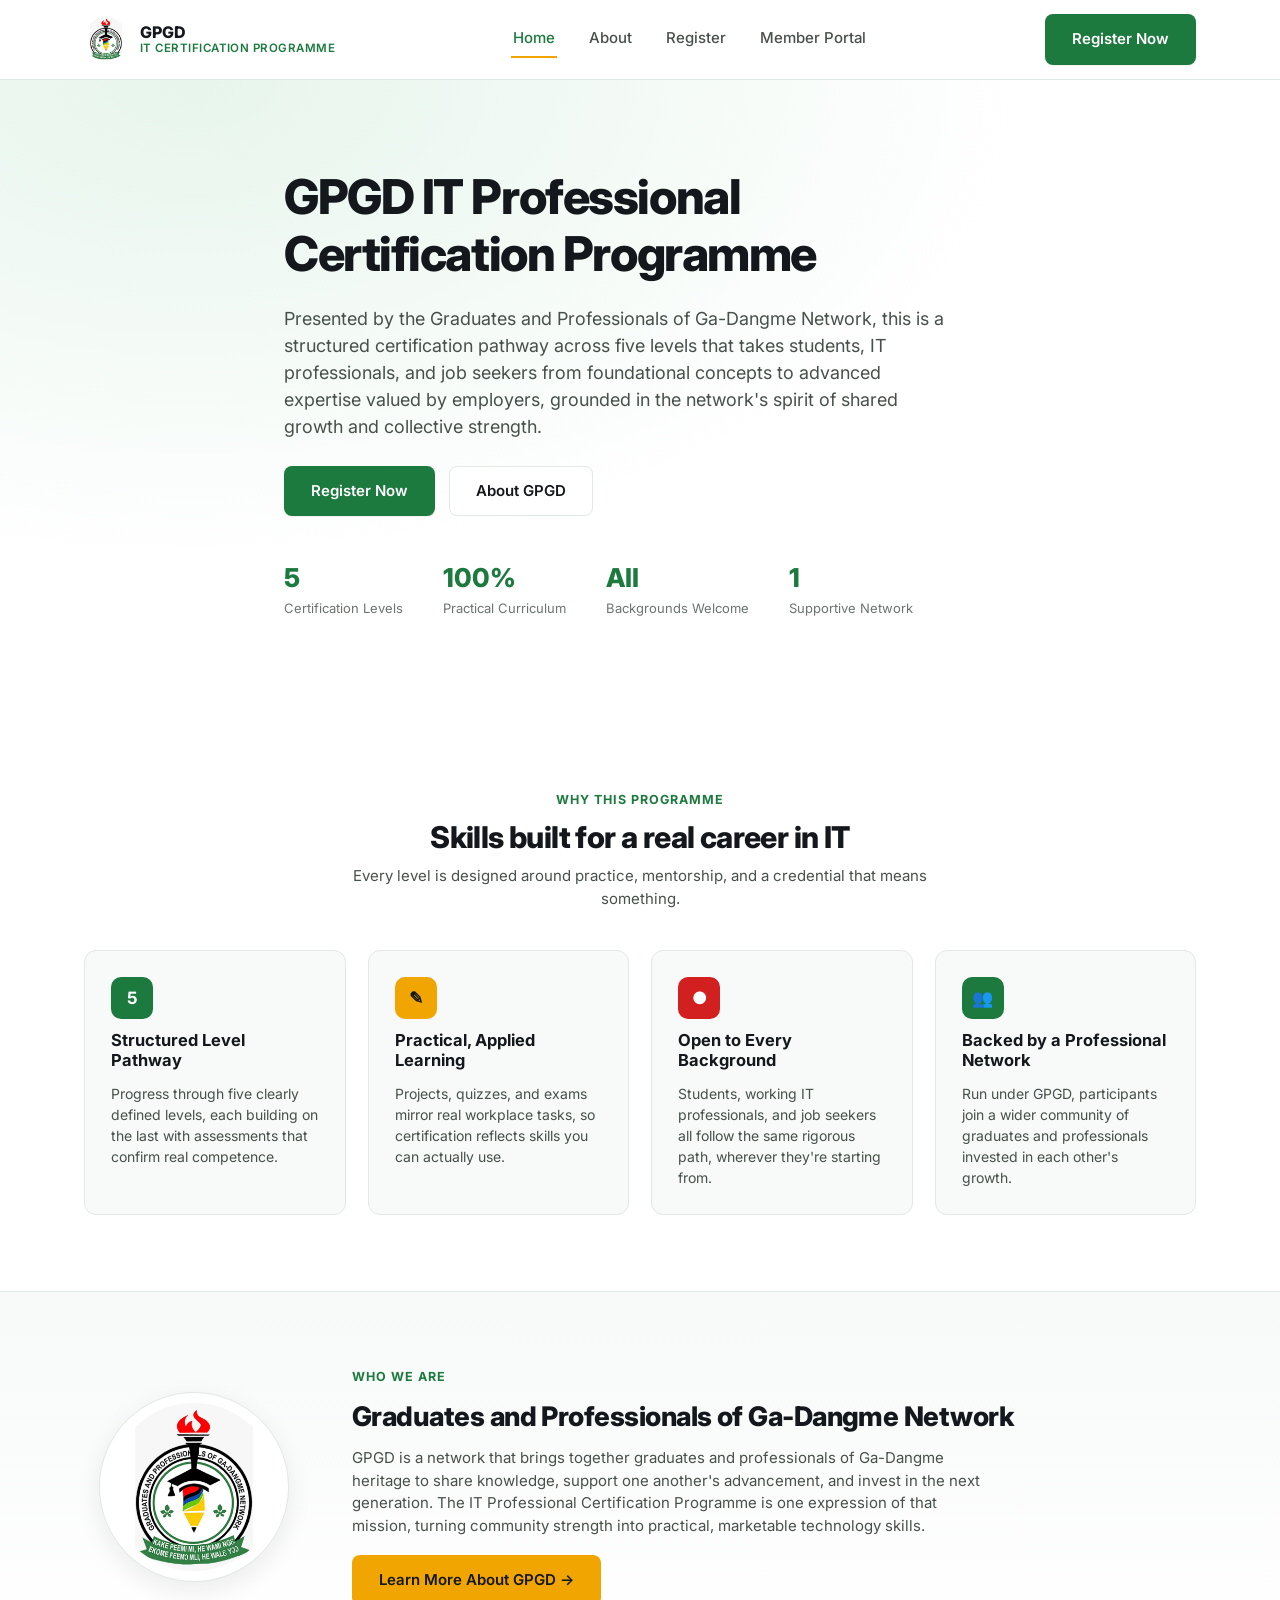
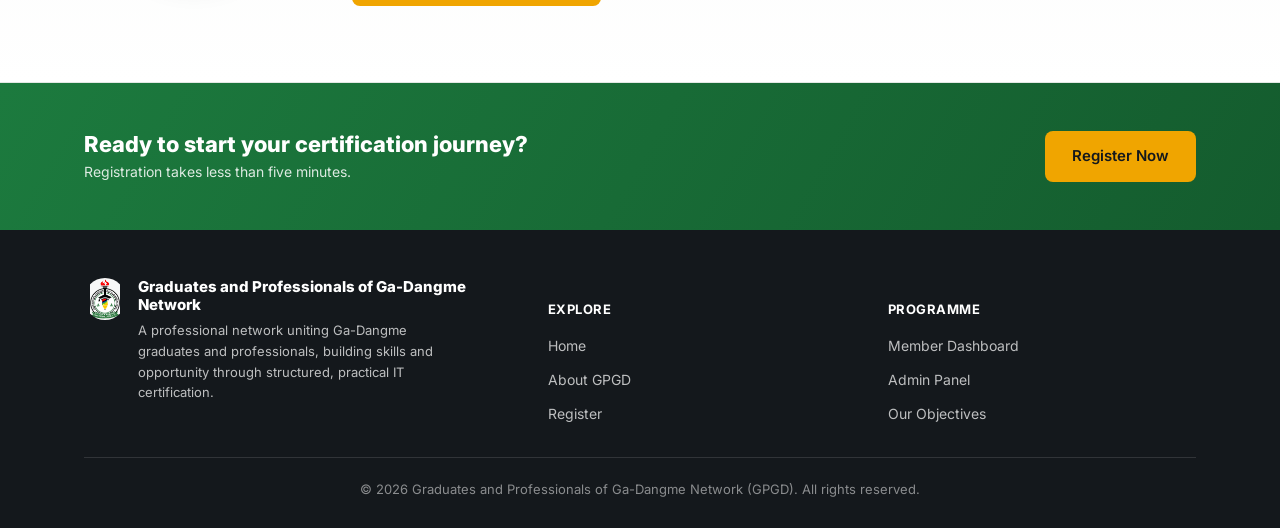
==== index.html @ 0663e2e6 "Initial commit" ====
<!DOCTYPE html>
<html lang="en">
<head>
<meta charset="UTF-8">
<meta name="viewport" content="width=device-width, initial-scale=1.0">
<title>GPGD IT Professional Certification Programme</title>
<link rel="stylesheet" href="shared.css">
<link rel="stylesheet" href="home.css">
<link rel="preconnect" href="https://fonts.googleapis.com">
<link rel="preconnect" href="https://fonts.gstatic.com" crossorigin>
<link href="https://fonts.googleapis.com/css2?family=Inter:wght@400;500;600;700;800&family=Merriweather:wght@700&display=swap" rel="stylesheet">
</head>
<body>

<header class="site-header">
  <div class="container header-inner">
    <a href="index.html" class="brand">
      <img src="assets/logo.jpeg" alt="GPGD Logo" class="brand-logo">
      <div class="brand-text">
        <strong>GPGD</strong>
        <span>IT Certification Programme</span>
      </div>
    </a>
    <nav class="nav-links" id="nav-links">
      <a href="index.html" class="active">Home</a>
      <a href="about.html">About</a>
      <a href="register.html">Register</a>
      <a href="dashboard.html">Member Portal</a>
    </nav>
    <div class="nav-cta">
      <a href="register.html" class="btn btn-primary">Register Now</a>
      <button class="nav-toggle" id="nav-toggle" aria-label="Toggle navigation">&#9776;</button>
    </div>
  </div>
</header>

<section class="hero">
  <div class="container hero-inner">
    <h1>GPGD IT Professional Certification Programme</h1>
    <p class="hero-sub">
      Presented by the Graduates and Professionals of Ga-Dangme Network, this is a
      structured certification pathway across five levels that takes students, IT
      professionals, and job seekers from foundational concepts to advanced
      expertise valued by employers, grounded in the network's spirit of shared
      growth and collective strength.
    </p>
    <div class="hero-cta">
      <a href="register.html" class="btn btn-primary">Register Now</a>
      <a href="about.html" class="btn btn-secondary">About GPGD</a>
    </div>
    <div class="hero-stats">
      <div class="stat">
        <strong>5</strong>
        <span>Certification Levels</span>
      </div>
      <div class="stat">
        <strong>100%</strong>
        <span>Practical Curriculum</span>
      </div>
      <div class="stat">
        <strong>All</strong>
        <span>Backgrounds Welcome</span>
      </div>
      <div class="stat">
        <strong>1</strong>
        <span>Supportive Network</span>
      </div>
    </div>
  </div>
</section>

<section class="features">
  <div class="container">
    <div class="section-heading">
      <span class="eyebrow">Why This Programme</span>
      <h2>Skills built for a real career in IT</h2>
      <p>Every level is designed around practice, mentorship, and a credential that means something.</p>
    </div>

    <div class="features-grid">
      <div class="feature-card">
        <div class="feature-icon feature-icon-green">5</div>
        <h3>Structured Level Pathway</h3>
        <p>Progress through five clearly defined levels, each building on the last with assessments that confirm real competence.</p>
      </div>
      <div class="feature-card">
        <div class="feature-icon feature-icon-gold">&#9998;</div>
        <h3>Practical, Applied Learning</h3>
        <p>Projects, quizzes, and exams mirror real workplace tasks, so certification reflects skills you can actually use.</p>
      </div>
      <div class="feature-card">
        <div class="feature-icon feature-icon-flame">&#9679;</div>
        <h3>Open to Every Background</h3>
        <p>Students, working IT professionals, and job seekers all follow the same rigorous path, wherever they're starting from.</p>
      </div>
      <div class="feature-card">
        <div class="feature-icon feature-icon-green">&#128101;</div>
        <h3>Backed by a Professional Network</h3>
        <p>Run under GPGD, participants join a wider community of graduates and professionals invested in each other's growth.</p>
      </div>
    </div>
  </div>
</section>

<section class="about-teaser">
  <div class="container about-teaser-inner">
    <div class="about-teaser-media">
      <img src="assets/logo.jpeg" alt="GPGD Logo" class="about-teaser-logo">
    </div>
    <div class="about-teaser-content">
      <span class="eyebrow">Who We Are</span>
      <h2>Graduates and Professionals of Ga-Dangme Network</h2>
      <p>
        GPGD is a network that brings together graduates and professionals of
        Ga-Dangme heritage to share knowledge, support one another's advancement,
        and invest in the next generation. The IT Professional Certification
        Programme is one expression of that mission, turning community
        strength into practical, marketable technology skills.
      </p>
      <a href="about.html" class="btn btn-gold">Learn More About GPGD &rarr;</a>
    </div>
  </div>
</section>

<section class="cta-banner">
  <div class="container cta-banner-inner">
    <div>
      <h2>Ready to start your certification journey?</h2>
      <p>Registration takes less than five minutes.</p>
    </div>
    <a href="register.html" class="btn btn-gold">Register Now</a>
  </div>
</section>

<footer class="site-footer">
  <div class="container">
    <div class="footer-grid">
      <div class="footer-brand">
        <img src="assets/logo.jpeg" alt="GPGD Logo">
        <div>
          <h4>Graduates and Professionals of Ga-Dangme Network</h4>
          <p>A professional network uniting Ga-Dangme graduates and professionals, building skills and opportunity through structured, practical IT certification.</p>
        </div>
      </div>
      <div class="footer-col">
        <h5>Explore</h5>
        <ul>
          <li><a href="index.html">Home</a></li>
          <li><a href="about.html">About GPGD</a></li>
          <li><a href="register.html">Register</a></li>
        </ul>
      </div>
      <div class="footer-col">
        <h5>Programme</h5>
        <ul>
          <li><a href="dashboard.html">Member Dashboard</a></li>
          <li><a href="admin.html">Admin Panel</a></li>
          <li><a href="about.html#objectives">Our Objectives</a></li>
        </ul>
      </div>
    </div>
    <p class="footer-bottom">&copy; 2026 Graduates and Professionals of Ga-Dangme Network (GPGD). All rights reserved.</p>
  </div>
</footer>

<script src="nav.js"></script>
</body>
</html>
---- shared.css ----
:root {
  --color-primary: #1c7a3e;
  --color-primary-dark: #145c2e;
  --color-primary-light: #e7f5ec;
  --color-gold: #f0a500;
  --color-gold-dark: #c98600;
  --color-flame: #d21f1f;
  --color-ink: #14181c;
  --color-body: #47504a;
  --color-muted: #6b7570;
  --color-border: #e2e8e4;
  --color-surface: #ffffff;
  --color-surface-alt: #f7faf8;
  --color-danger: #d92d20;
  --color-success: #16794f;
  --color-warning: #b54708;
  --radius-sm: 8px;
  --radius-md: 12px;
  --radius-lg: 20px;
  --shadow-sm: 0 1px 2px rgba(20, 24, 28, 0.06);
  --shadow-md: 0 8px 24px rgba(20, 24, 28, 0.08);
  --shadow-lg: 0 20px 48px rgba(20, 24, 28, 0.14);
}

* {
  box-sizing: border-box;
}

html {
  scroll-behavior: smooth;
}

body {
  margin: 0;
  font-family: "Inter", -apple-system, BlinkMacSystemFont, "Segoe UI", sans-serif;
  color: var(--color-ink);
  background: var(--color-surface);
  line-height: 1.5;
}

.container {
  width: 100%;
  max-width: 1160px;
  margin: 0 auto;
  padding: 0 24px;
}

h1, h2, h3, h4 {
  font-weight: 800;
  line-height: 1.2;
  margin: 0;
}

p {
  margin: 0;
}

a {
  text-decoration: none;
  color: inherit;
}

img {
  display: block;
}

button {
  font-family: inherit;
}

/* Buttons */

.btn {
  display: inline-flex;
  align-items: center;
  justify-content: center;
  padding: 13px 26px;
  border-radius: var(--radius-sm);
  font-size: 15px;
  font-weight: 600;
  border: 1px solid transparent;
  cursor: pointer;
  transition: transform 0.12s ease, box-shadow 0.12s ease, background 0.15s ease, border-color 0.15s ease, color 0.15s ease;
}

.btn-primary {
  background: var(--color-primary);
  color: #fff;
  box-shadow: var(--shadow-sm);
}

.btn-primary:hover:not(:disabled) {
  background: var(--color-primary-dark);
  box-shadow: var(--shadow-md);
}

.btn-primary:disabled {
  opacity: 0.7;
  cursor: not-allowed;
}

.btn-secondary {
  background: var(--color-surface);
  color: var(--color-ink);
  border-color: var(--color-border);
}

.btn-secondary:hover {
  border-color: var(--color-primary);
  color: var(--color-primary);
}

.btn-gold {
  background: var(--color-gold);
  color: var(--color-ink);
}

.btn-gold:hover {
  background: var(--color-gold-dark);
  color: #fff;
}

/* Site header / nav (marketing pages) */

.site-header {
  position: sticky;
  top: 0;
  z-index: 50;
  background: rgba(255, 255, 255, 0.92);
  backdrop-filter: blur(8px);
  border-bottom: 1px solid var(--color-border);
}

.header-inner {
  display: flex;
  align-items: center;
  justify-content: space-between;
  gap: 20px;
  padding-top: 14px;
  padding-bottom: 14px;
}

.brand {
  display: flex;
  align-items: center;
  gap: 12px;
  min-width: 0;
}

.brand-logo {
  height: 44px;
  width: 44px;
  object-fit: contain;
  flex-shrink: 0;
  border-radius: 50%;
}

.brand-text {
  display: flex;
  flex-direction: column;
  line-height: 1.15;
  min-width: 0;
}

.brand-text strong {
  font-size: 16px;
  font-weight: 800;
  letter-spacing: -0.01em;
  color: var(--color-ink);
}

.brand-text span {
  font-size: 11.5px;
  font-weight: 600;
  color: var(--color-primary);
  text-transform: uppercase;
  letter-spacing: 0.04em;
  white-space: nowrap;
}

.nav-links {
  display: flex;
  align-items: center;
  gap: 30px;
}

.nav-links a {
  font-weight: 500;
  color: var(--color-body);
  font-size: 15px;
  padding: 6px 2px;
  border-bottom: 2px solid transparent;
  transition: color 0.15s ease, border-color 0.15s ease;
}

.nav-links a:hover {
  color: var(--color-primary);
}

.nav-links a.active {
  color: var(--color-primary);
  border-bottom-color: var(--color-gold);
}

.nav-cta {
  display: flex;
  align-items: center;
  gap: 10px;
}

.nav-toggle {
  display: none;
  background: none;
  border: 1px solid var(--color-border);
  border-radius: var(--radius-sm);
  padding: 8px 10px;
  cursor: pointer;
}

/* Footer */

.site-footer {
  background: var(--color-ink);
  color: rgba(255, 255, 255, 0.72);
  padding: 48px 0 28px;
}

.footer-grid {
  display: grid;
  grid-template-columns: 1.4fr 1fr 1fr;
  gap: 32px;
  padding-bottom: 32px;
  border-bottom: 1px solid rgba(255, 255, 255, 0.12);
}

.footer-brand {
  display: flex;
  gap: 12px;
  align-items: flex-start;
}

.footer-brand img {
  height: 42px;
  width: 42px;
  object-fit: contain;
  border-radius: 50%;
  flex-shrink: 0;
}

.footer-brand h4 {
  font-size: 15px;
  color: #fff;
  margin-bottom: 6px;
}

.footer-brand p {
  font-size: 13px;
  line-height: 1.6;
  max-width: 320px;
}

.footer-col h5 {
  font-size: 13px;
  font-weight: 700;
  color: #fff;
  text-transform: uppercase;
  letter-spacing: 0.04em;
  margin-bottom: 14px;
}

.footer-col ul {
  list-style: none;
  margin: 0;
  padding: 0;
  display: flex;
  flex-direction: column;
  gap: 10px;
}

.footer-col a {
  font-size: 14px;
  transition: color 0.15s ease;
}

.footer-col a:hover {
  color: #fff;
}

.footer-bottom {
  padding-top: 22px;
  font-size: 13px;
  text-align: center;
  color: rgba(255, 255, 255, 0.5);
}

/* Toast (shared by app pages) */

.toast {
  position: fixed;
  bottom: 24px;
  left: 50%;
  transform: translateX(-50%) translateY(20px);
  background: var(--color-ink);
  color: #fff;
  padding: 14px 22px;
  border-radius: var(--radius-sm);
  font-size: 14px;
  font-weight: 500;
  box-shadow: var(--shadow-lg);
  opacity: 0;
  pointer-events: none;
  transition: opacity 0.2s ease, transform 0.2s ease;
  z-index: 300;
}

.toast.show {
  opacity: 1;
  transform: translateX(-50%) translateY(0);
  pointer-events: auto;
}

.toast.error {
  background: var(--color-danger);
}

.toast.success {
  background: var(--color-success);
}

/* Responsive nav */

@media (max-width: 860px) {
  .nav-links {
    position: fixed;
    top: 70px;
    left: 0;
    right: 0;
    background: var(--color-surface);
    border-bottom: 1px solid var(--color-border);
    flex-direction: column;
    align-items: flex-start;
    gap: 4px;
    padding: 12px 24px 20px;
    transform: translateY(-12px);
    opacity: 0;
    pointer-events: none;
    transition: opacity 0.15s ease, transform 0.15s ease;
  }

  .nav-links.open {
    transform: translateY(0);
    opacity: 1;
    pointer-events: auto;
  }

  .nav-links a {
    width: 100%;
    padding: 10px 0;
  }

  .nav-toggle {
    display: inline-flex;
  }

  .footer-grid {
    grid-template-columns: 1fr;
  }
}
---- home.css ----
/* Hero */

.hero {
  position: relative;
  background: radial-gradient(120% 140% at 15% 0%, var(--color-primary-light) 0%, #ffffff 55%);
  padding: 88px 0 96px;
  overflow: hidden;
}

.hero-inner {
  max-width: 760px;
  display: flex;
  flex-direction: column;
  align-items: flex-start;
  gap: 22px;
  position: relative;
  z-index: 1;
}

.badge {
  display: inline-flex;
  align-items: center;
  background: var(--color-primary-light);
  color: var(--color-primary-dark);
  font-size: 13px;
  font-weight: 700;
  padding: 7px 16px;
  border-radius: 999px;
  letter-spacing: 0.02em;
  border: 1px solid rgba(28, 122, 62, 0.18);
}

.hero h1 {
  font-size: clamp(32px, 5vw, 48px);
  letter-spacing: -0.03em;
  color: var(--color-ink);
}

.hero-sub {
  font-size: 18px;
  color: var(--color-body);
  max-width: 660px;
}

.hero-cta {
  display: flex;
  gap: 14px;
  flex-wrap: wrap;
  margin-top: 4px;
}

.hero-stats {
  display: flex;
  gap: 40px;
  margin-top: 20px;
  flex-wrap: wrap;
}

.stat {
  display: flex;
  flex-direction: column;
  gap: 2px;
}

.stat strong {
  font-size: 26px;
  font-weight: 800;
  color: var(--color-primary);
}

.stat span {
  font-size: 13px;
  color: var(--color-muted);
}

/* Section heading (shared pattern) */

.section-heading {
  text-align: center;
  max-width: 620px;
  margin: 0 auto 40px;
  display: flex;
  flex-direction: column;
  gap: 10px;
}

.eyebrow {
  display: inline-block;
  font-size: 12.5px;
  font-weight: 700;
  color: var(--color-primary);
  text-transform: uppercase;
  letter-spacing: 0.08em;
}

.section-heading h2 {
  font-size: 30px;
  letter-spacing: -0.02em;
}

.section-heading p {
  font-size: 15px;
  color: var(--color-body);
}

/* Features */

.features {
  padding: 76px 0;
  background: var(--color-surface);
}

.features-grid {
  display: grid;
  grid-template-columns: repeat(4, 1fr);
  gap: 22px;
}

.feature-card {
  background: var(--color-surface-alt);
  border: 1px solid var(--color-border);
  border-radius: var(--radius-md);
  padding: 26px;
  display: flex;
  flex-direction: column;
  gap: 12px;
  transition: box-shadow 0.15s ease, transform 0.15s ease;
}

.feature-card:hover {
  box-shadow: var(--shadow-md);
  transform: translateY(-3px);
}

.feature-icon {
  width: 42px;
  height: 42px;
  border-radius: 10px;
  display: flex;
  align-items: center;
  justify-content: center;
  font-size: 17px;
  font-weight: 700;
  color: #fff;
}

.feature-icon-green { background: var(--color-primary); }
.feature-icon-gold { background: var(--color-gold); color: var(--color-ink); }
.feature-icon-flame { background: var(--color-flame); }

.feature-card h3 {
  font-size: 16.5px;
  font-weight: 700;
}

.feature-card p {
  font-size: 14px;
  color: var(--color-body);
}

/* About teaser */

.about-teaser {
  padding: 76px 0;
  background: linear-gradient(180deg, var(--color-surface-alt) 0%, #ffffff 100%);
  border-top: 1px solid var(--color-border);
  border-bottom: 1px solid var(--color-border);
}

.about-teaser-inner {
  display: grid;
  grid-template-columns: 220px 1fr;
  gap: 48px;
  align-items: center;
}

.about-teaser-media {
  display: flex;
  align-items: center;
  justify-content: center;
}

.about-teaser-logo {
  width: 190px;
  height: 190px;
  object-fit: contain;
  border-radius: 50%;
  background: #fff;
  border: 1px solid var(--color-border);
  box-shadow: var(--shadow-md);
  padding: 10px;
}

.about-teaser-content {
  display: flex;
  flex-direction: column;
  gap: 14px;
}

.about-teaser-content h2 {
  font-size: 27px;
  letter-spacing: -0.02em;
}

.about-teaser-content p {
  font-size: 15px;
  color: var(--color-body);
  max-width: 640px;
}

.about-teaser-content .btn {
  align-self: flex-start;
  margin-top: 4px;
}

/* CTA banner */

.cta-banner {
  background: linear-gradient(120deg, var(--color-primary) 0%, var(--color-primary-dark) 100%);
  padding: 48px 0;
}

.cta-banner-inner {
  display: flex;
  align-items: center;
  justify-content: space-between;
  gap: 24px;
  flex-wrap: wrap;
}

.cta-banner h2 {
  font-size: 22px;
  color: #fff;
  margin-bottom: 4px;
}

.cta-banner p {
  font-size: 14px;
  color: rgba(255, 255, 255, 0.85);
}

/* Responsive */

@media (max-width: 900px) {
  .features-grid {
    grid-template-columns: repeat(2, 1fr);
  }

  .about-teaser-inner {
    grid-template-columns: 1fr;
    text-align: center;
  }

  .about-teaser-content .btn {
    align-self: center;
  }
}

@media (max-width: 520px) {
  .features-grid {
    grid-template-columns: 1fr;
  }

  .hero {
    padding: 60px 0 56px;
  }
}
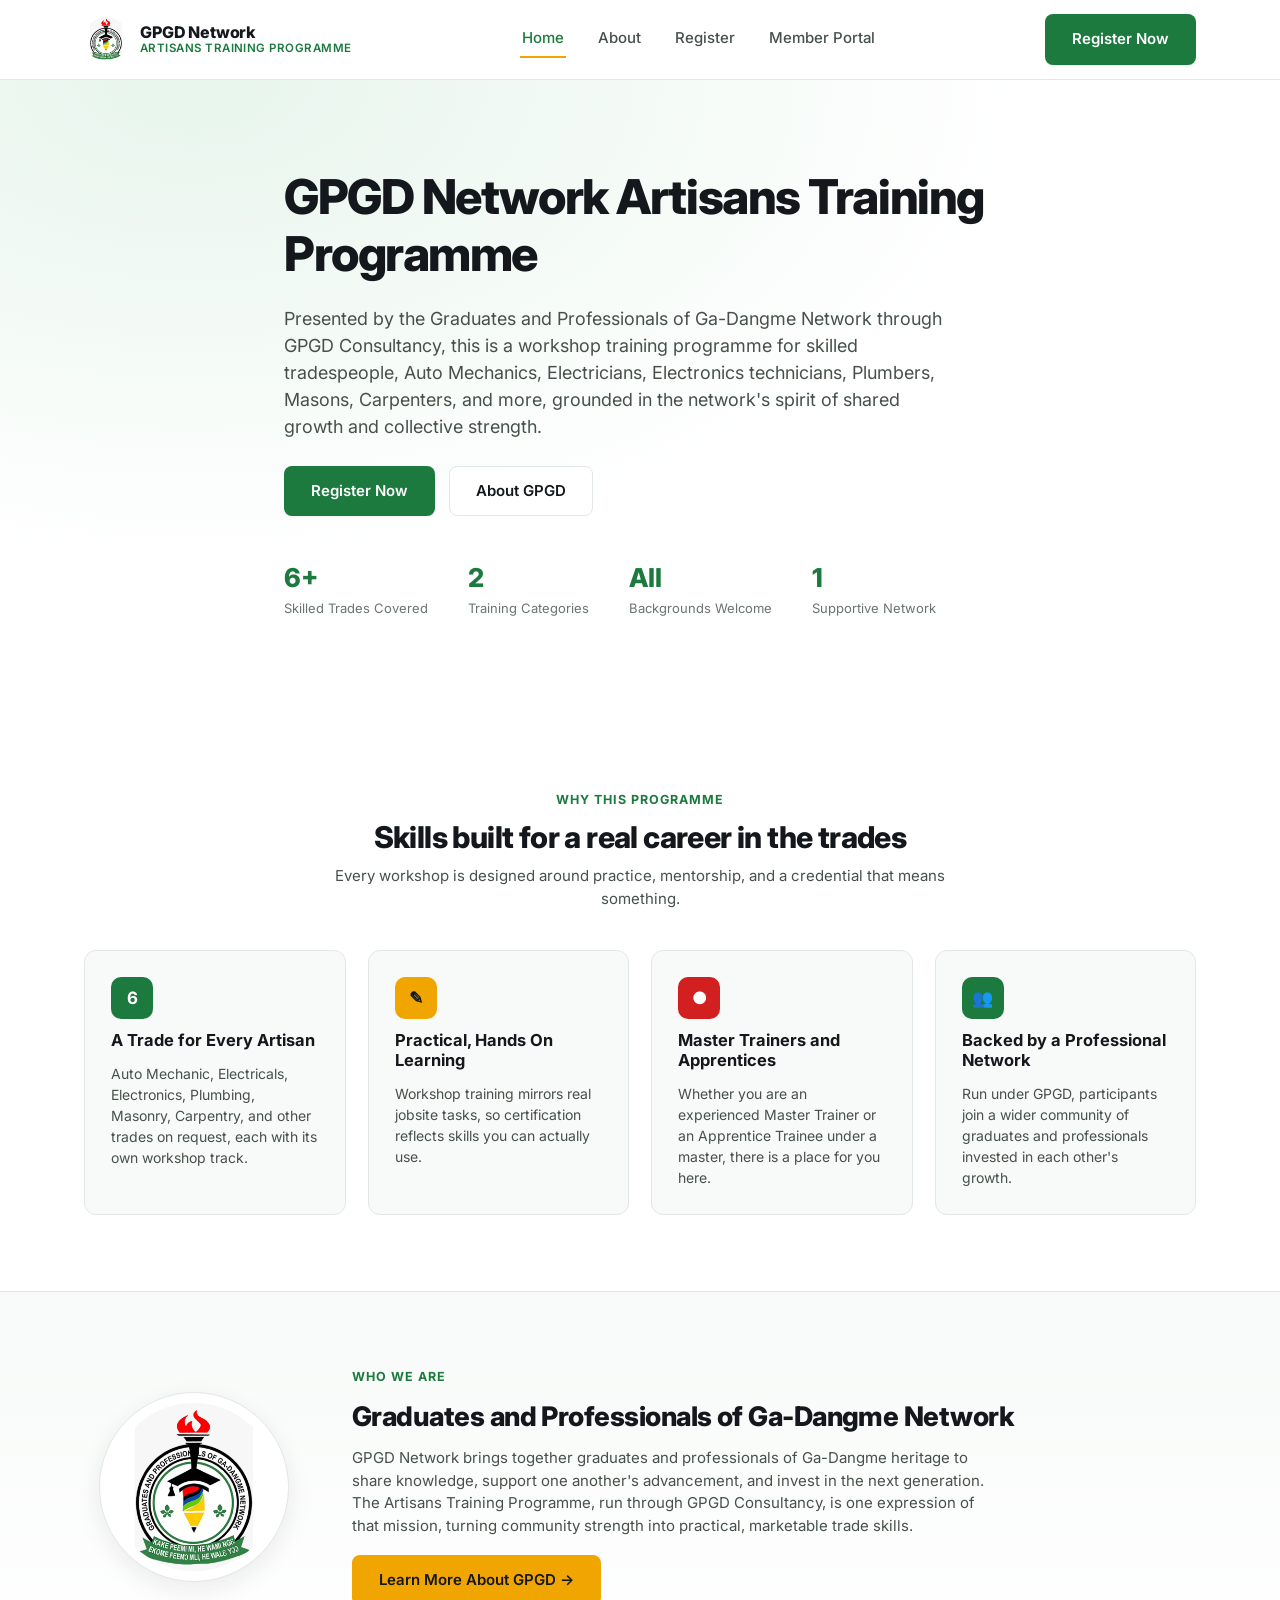
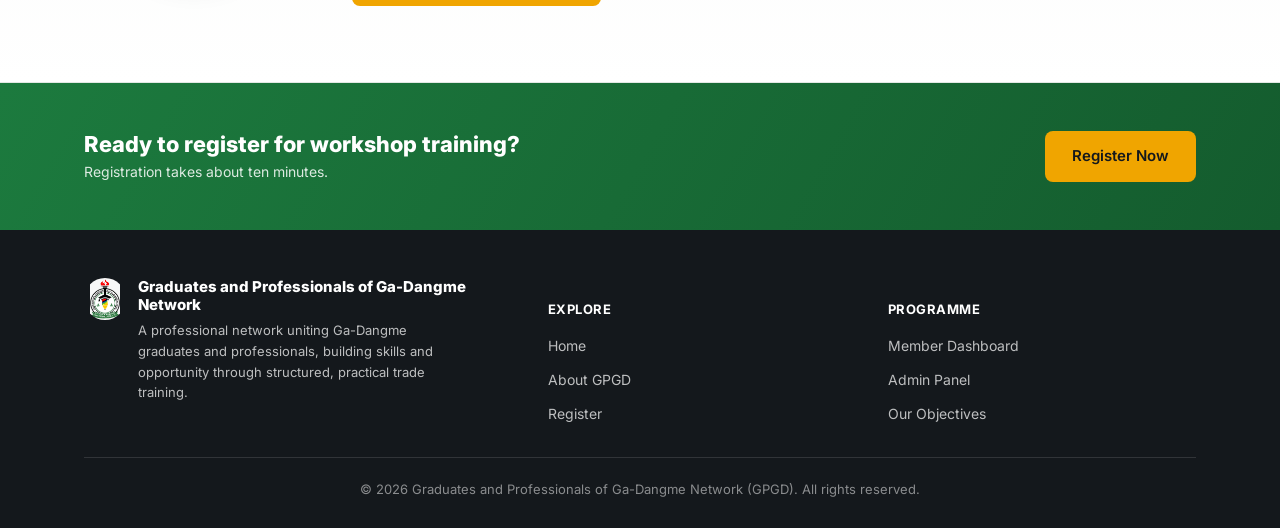
==== commit eeb0c9b1: "refactor: Update references from IT Professional Certification Programme to Network Artisans Trainin" ====
--- a/index.html
+++ b/index.html
@@ -3,7 +3,7 @@
 <head>
 <meta charset="UTF-8">
 <meta name="viewport" content="width=device-width, initial-scale=1.0">
-<title>GPGD IT Professional Certification Programme</title>
+<title>GPGD Network Artisans Training Programme</title>
 <link rel="stylesheet" href="shared.css">
 <link rel="stylesheet" href="home.css">
 <link rel="preconnect" href="https://fonts.googleapis.com">
@@ -17,8 +17,8 @@
     <a href="index.html" class="brand">
       <img src="assets/logo.jpeg" alt="GPGD Logo" class="brand-logo">
       <div class="brand-text">
-        <strong>GPGD</strong>
-        <span>IT Certification Programme</span>
+        <strong>GPGD Network</strong>
+        <span>Artisans Training Programme</span>
       </div>
     </a>
     <nav class="nav-links" id="nav-links">
@@ -36,13 +36,13 @@
 
 <section class="hero">
   <div class="container hero-inner">
-    <h1>GPGD IT Professional Certification Programme</h1>
+    <h1>GPGD Network Artisans Training Programme</h1>
     <p class="hero-sub">
-      Presented by the Graduates and Professionals of Ga-Dangme Network, this is a
-      structured certification pathway across five levels that takes students, IT
-      professionals, and job seekers from foundational concepts to advanced
-      expertise valued by employers, grounded in the network's spirit of shared
-      growth and collective strength.
+      Presented by the Graduates and Professionals of Ga-Dangme Network through
+      GPGD Consultancy, this is a workshop training programme for skilled
+      tradespeople, Auto Mechanics, Electricians, Electronics technicians,
+      Plumbers, Masons, Carpenters, and more, grounded in the network's spirit
+      of shared growth and collective strength.
     </p>
     <div class="hero-cta">
       <a href="register.html" class="btn btn-primary">Register Now</a>
@@ -50,12 +50,12 @@
     </div>
     <div class="hero-stats">
       <div class="stat">
-        <strong>5</strong>
-        <span>Certification Levels</span>
+        <strong>6+</strong>
+        <span>Skilled Trades Covered</span>
       </div>
       <div class="stat">
-        <strong>100%</strong>
-        <span>Practical Curriculum</span>
+        <strong>2</strong>
+        <span>Training Categories</span>
       </div>
       <div class="stat">
         <strong>All</strong>
@@ -73,25 +73,25 @@
   <div class="container">
     <div class="section-heading">
       <span class="eyebrow">Why This Programme</span>
-      <h2>Skills built for a real career in IT</h2>
-      <p>Every level is designed around practice, mentorship, and a credential that means something.</p>
+      <h2>Skills built for a real career in the trades</h2>
+      <p>Every workshop is designed around practice, mentorship, and a credential that means something.</p>
     </div>
 
     <div class="features-grid">
       <div class="feature-card">
-        <div class="feature-icon feature-icon-green">5</div>
-        <h3>Structured Level Pathway</h3>
-        <p>Progress through five clearly defined levels, each building on the last with assessments that confirm real competence.</p>
+        <div class="feature-icon feature-icon-green">6</div>
+        <h3>A Trade for Every Artisan</h3>
+        <p>Auto Mechanic, Electricals, Electronics, Plumbing, Masonry, Carpentry, and other trades on request, each with its own workshop track.</p>
       </div>
       <div class="feature-card">
         <div class="feature-icon feature-icon-gold">&#9998;</div>
-        <h3>Practical, Applied Learning</h3>
-        <p>Projects, quizzes, and exams mirror real workplace tasks, so certification reflects skills you can actually use.</p>
+        <h3>Practical, Hands On Learning</h3>
+        <p>Workshop training mirrors real jobsite tasks, so certification reflects skills you can actually use.</p>
       </div>
       <div class="feature-card">
         <div class="feature-icon feature-icon-flame">&#9679;</div>
-        <h3>Open to Every Background</h3>
-        <p>Students, working IT professionals, and job seekers all follow the same rigorous path, wherever they're starting from.</p>
+        <h3>Master Trainers and Apprentices</h3>
+        <p>Whether you are an experienced Master Trainer or an Apprentice Trainee under a master, there is a place for you here.</p>
       </div>
       <div class="feature-card">
         <div class="feature-icon feature-icon-green">&#128101;</div>
@@ -111,11 +111,11 @@
       <span class="eyebrow">Who We Are</span>
       <h2>Graduates and Professionals of Ga-Dangme Network</h2>
       <p>
-        GPGD is a network that brings together graduates and professionals of
+        GPGD Network brings together graduates and professionals of
         Ga-Dangme heritage to share knowledge, support one another's advancement,
-        and invest in the next generation. The IT Professional Certification
-        Programme is one expression of that mission, turning community
-        strength into practical, marketable technology skills.
+        and invest in the next generation. The Artisans Training Programme, run
+        through GPGD Consultancy, is one expression of that mission, turning
+        community strength into practical, marketable trade skills.
       </p>
       <a href="about.html" class="btn btn-gold">Learn More About GPGD &rarr;</a>
     </div>
@@ -125,8 +125,8 @@
 <section class="cta-banner">
   <div class="container cta-banner-inner">
     <div>
-      <h2>Ready to start your certification journey?</h2>
-      <p>Registration takes less than five minutes.</p>
+      <h2>Ready to register for workshop training?</h2>
+      <p>Registration takes about ten minutes.</p>
     </div>
     <a href="register.html" class="btn btn-gold">Register Now</a>
   </div>
@@ -139,7 +139,7 @@
         <img src="assets/logo.jpeg" alt="GPGD Logo">
         <div>
           <h4>Graduates and Professionals of Ga-Dangme Network</h4>
-          <p>A professional network uniting Ga-Dangme graduates and professionals, building skills and opportunity through structured, practical IT certification.</p>
+          <p>A professional network uniting Ga-Dangme graduates and professionals, building skills and opportunity through structured, practical trade training.</p>
         </div>
       </div>
       <div class="footer-col">
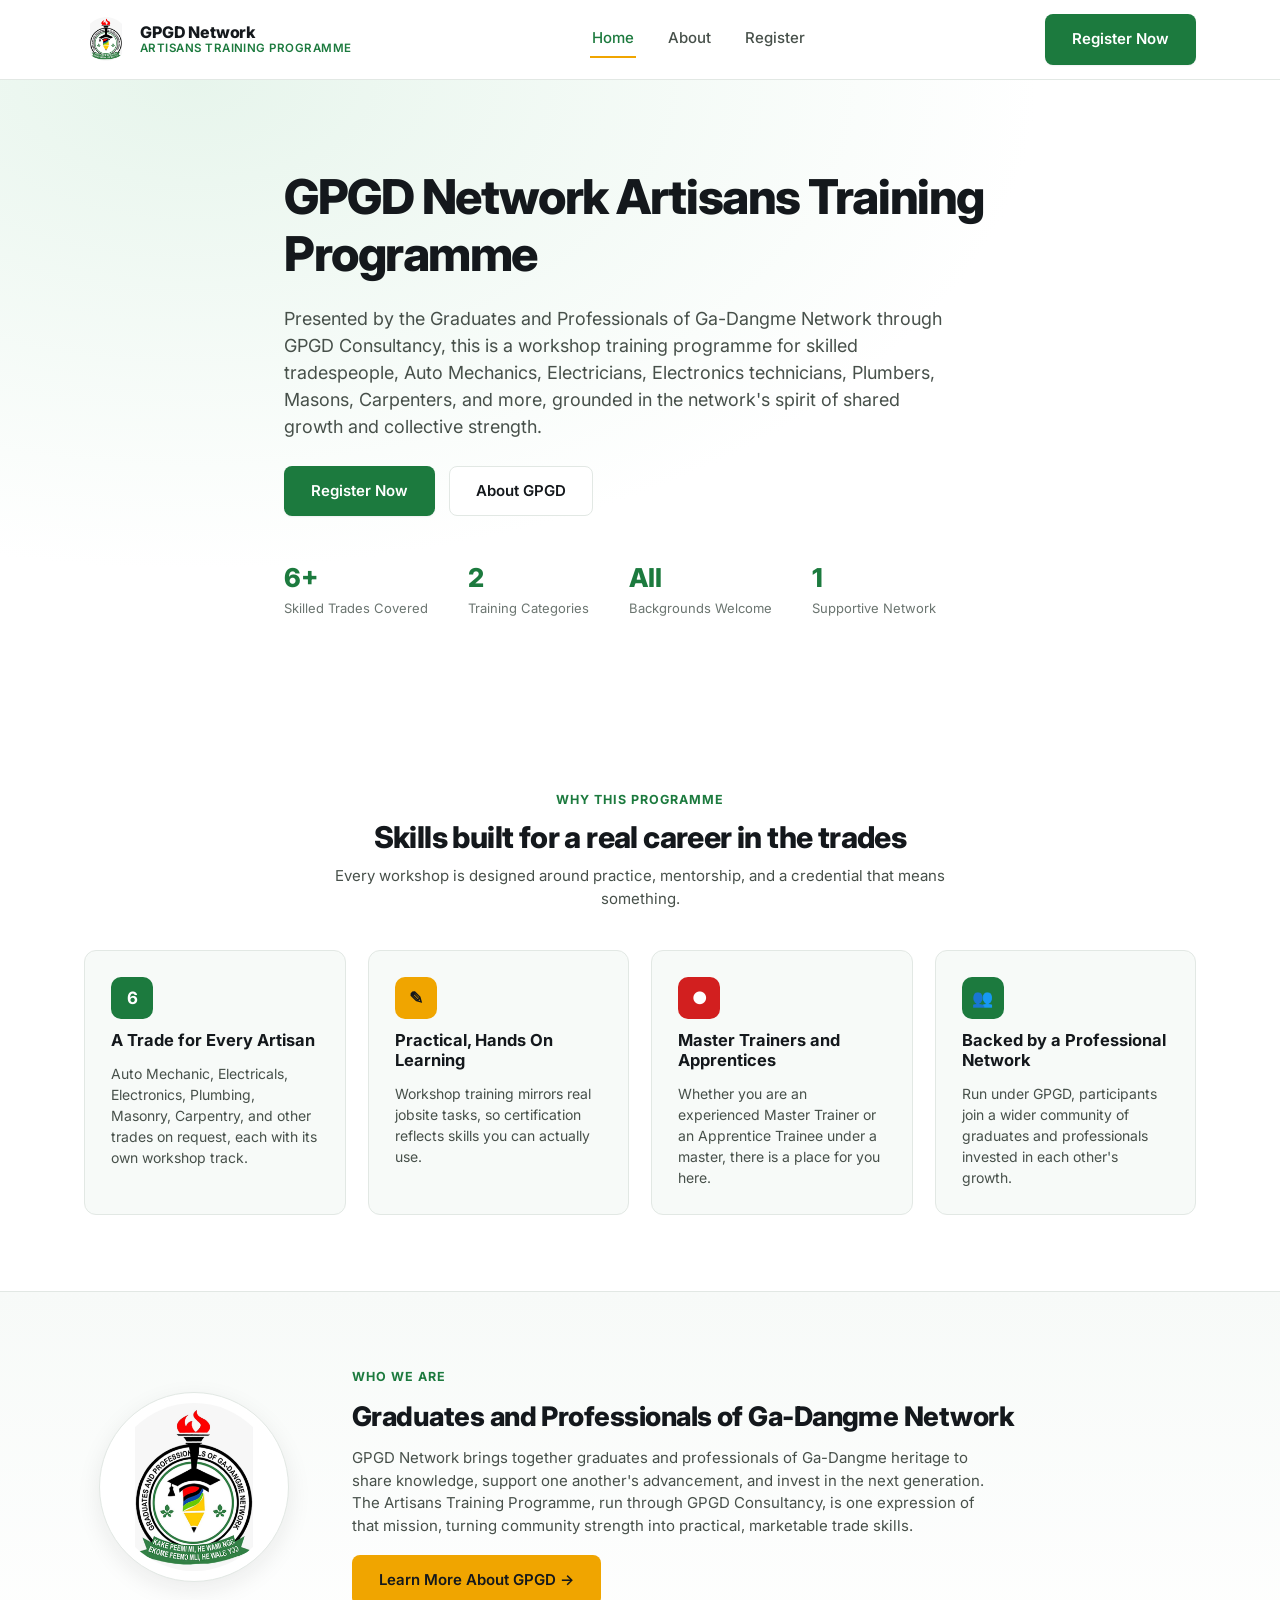
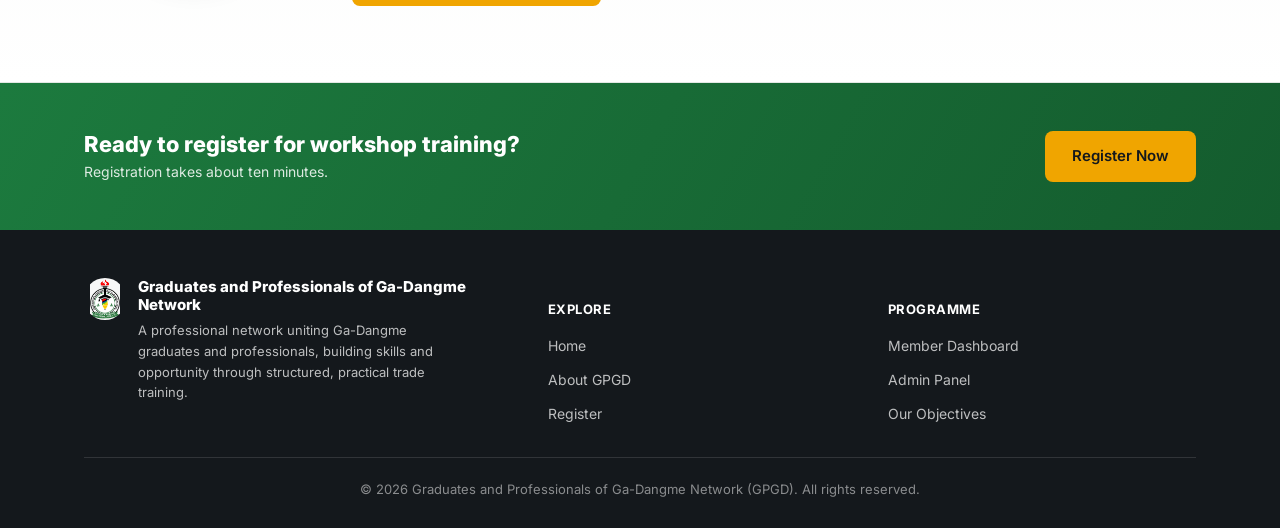
==== commit db2e1a41: "go" ====
--- a/index.html
+++ b/index.html
@@ -25,7 +25,6 @@
       <a href="index.html" class="active">Home</a>
       <a href="about.html">About</a>
       <a href="register.html">Register</a>
-      <a href="dashboard.html">Member Portal</a>
     </nav>
     <div class="nav-cta">
       <a href="register.html" class="btn btn-primary">Register Now</a>
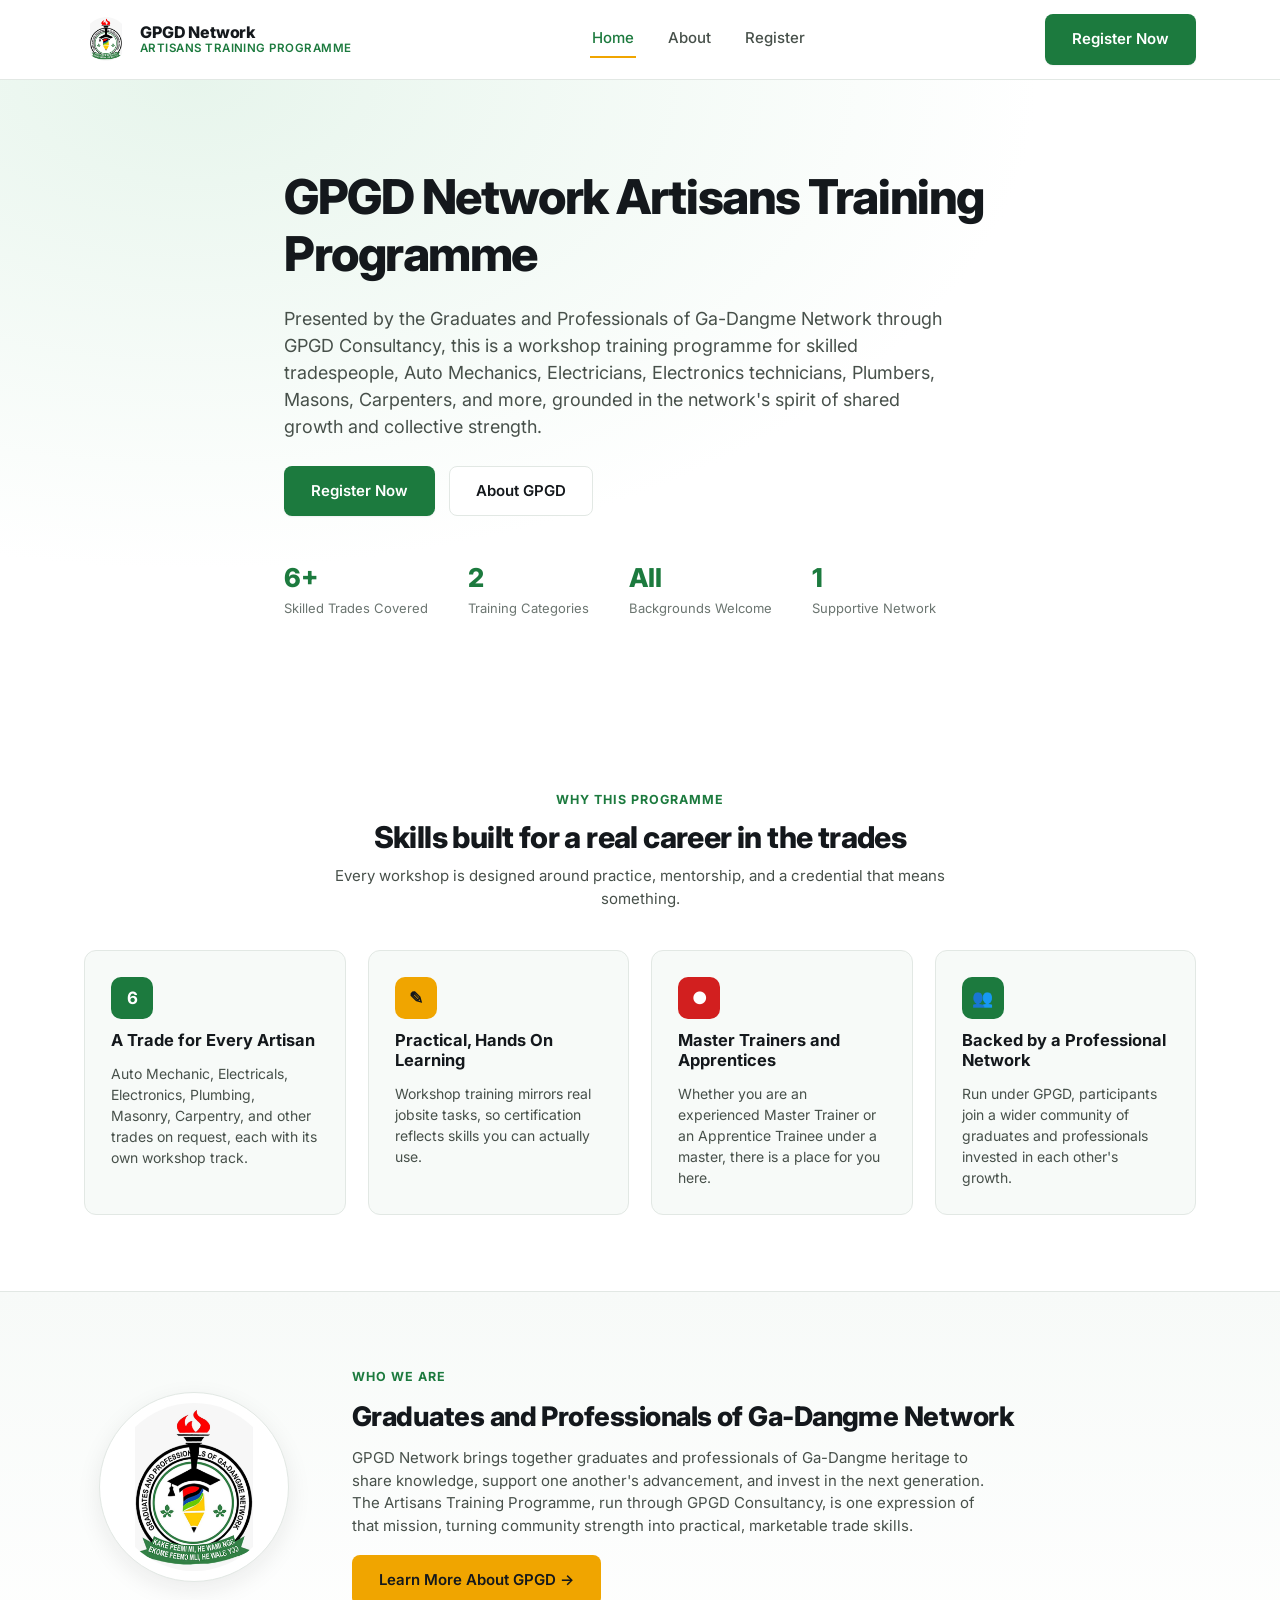
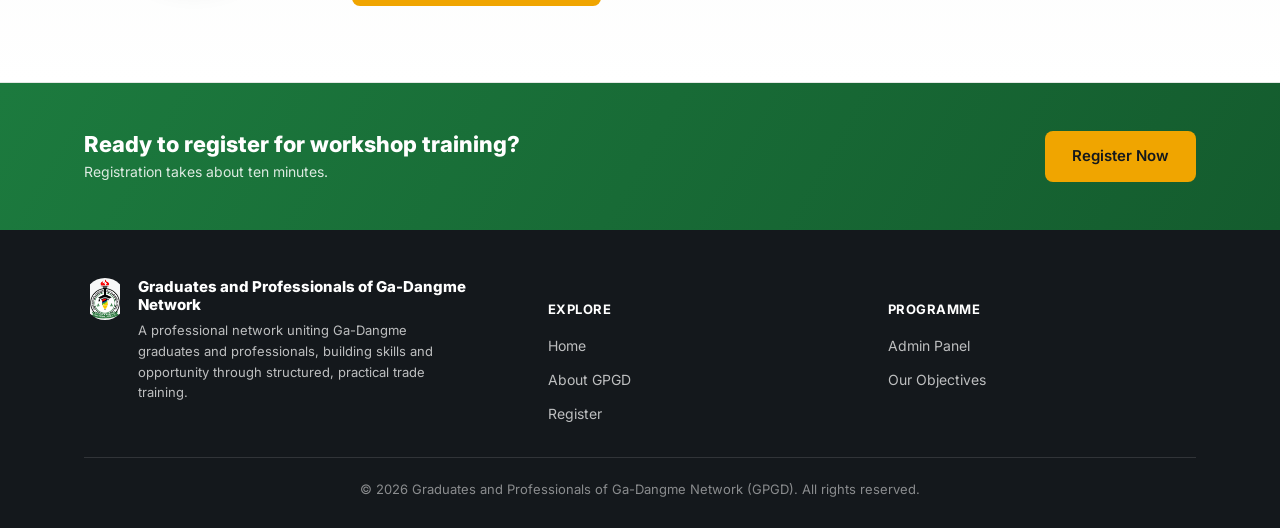
==== commit 24099191: "feat: Implement admin login functionality and applicant management system" ====
--- a/index.html
+++ b/index.html
@@ -152,7 +152,6 @@
       <div class="footer-col">
         <h5>Programme</h5>
         <ul>
-          <li><a href="dashboard.html">Member Dashboard</a></li>
           <li><a href="admin.html">Admin Panel</a></li>
           <li><a href="about.html#objectives">Our Objectives</a></li>
         </ul>
